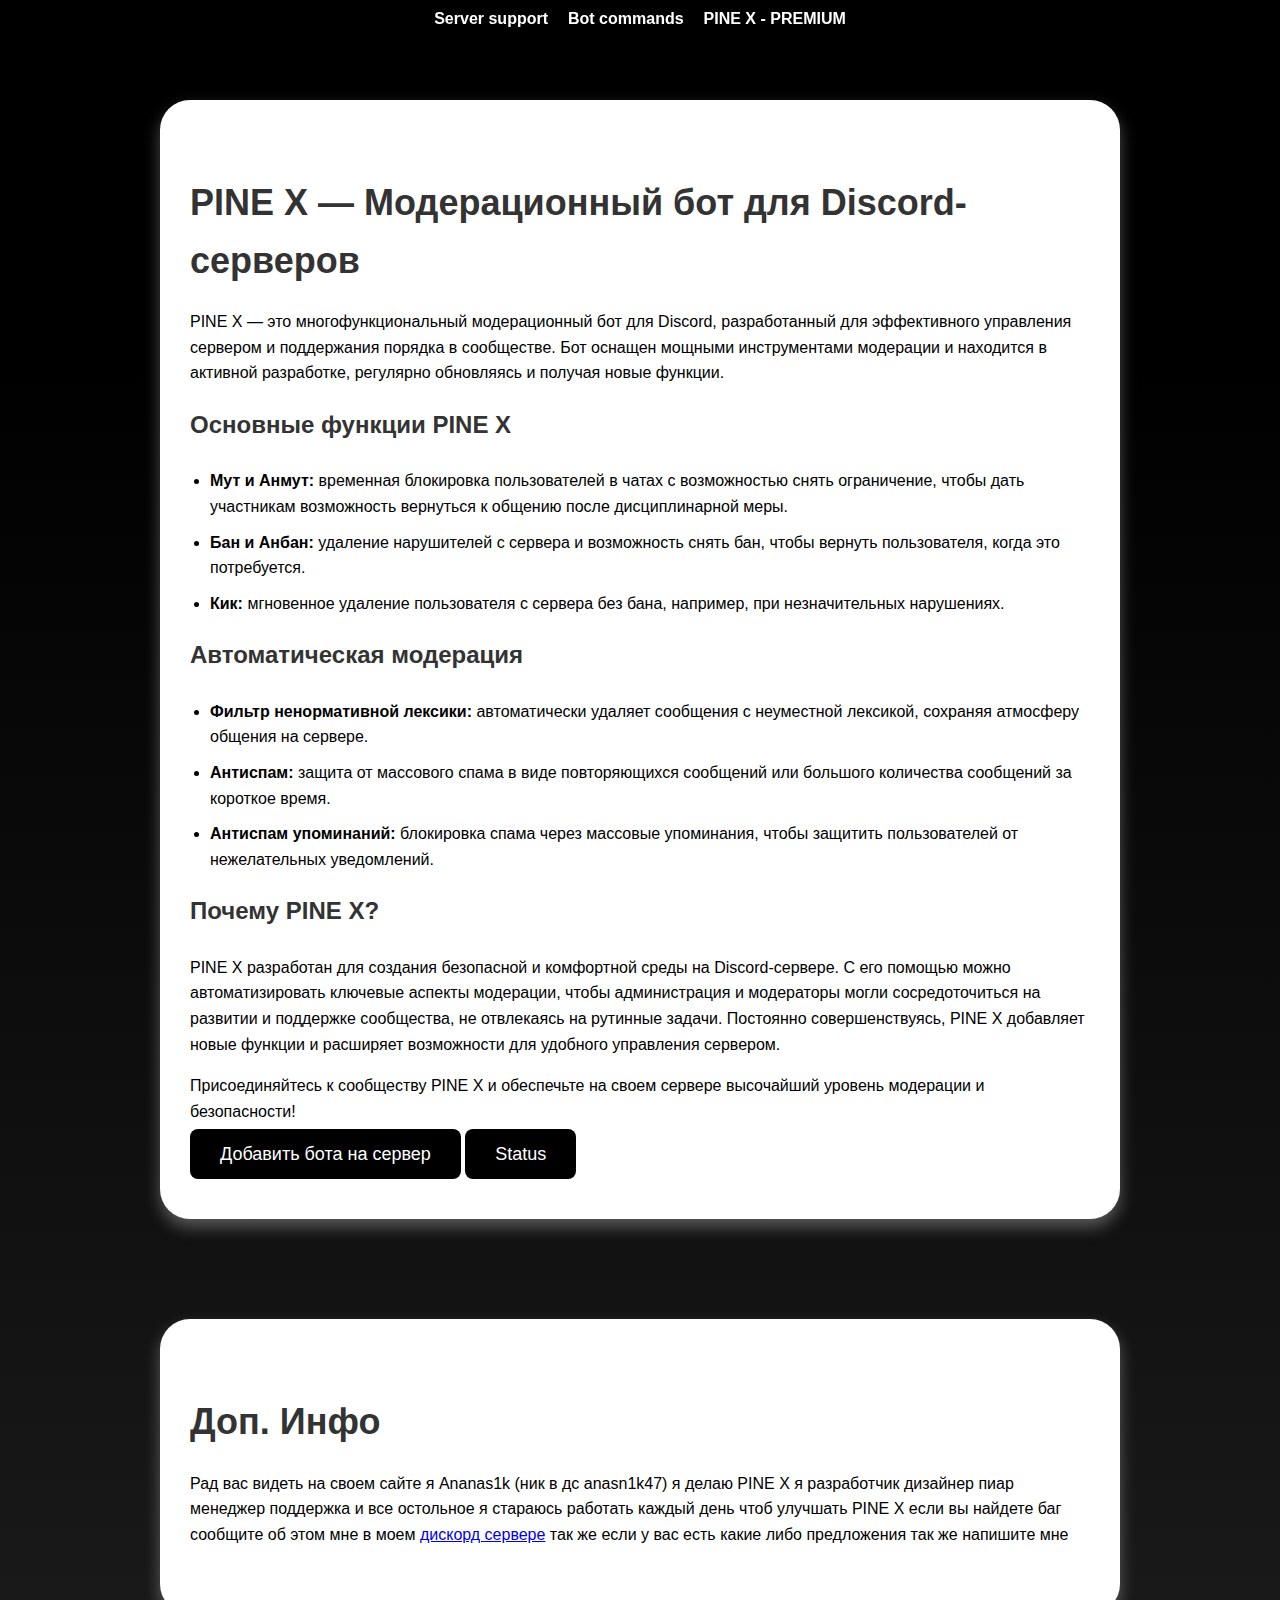
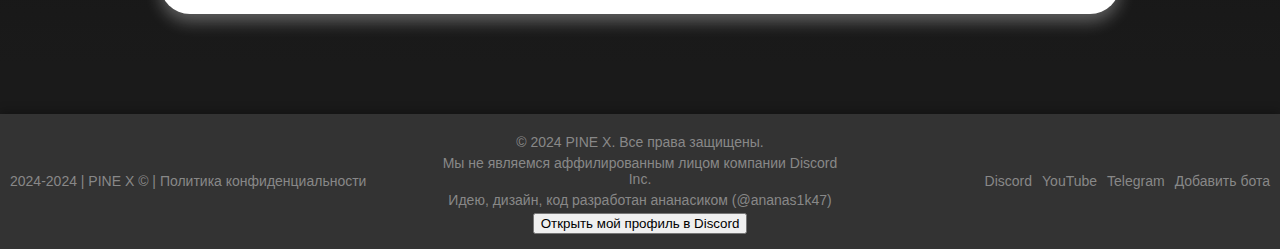
==== index.html @ deea7871 "Update index.html" ====
<!DOCTYPE html>
<html lang="en">
<head>
    <meta charset="UTF-8">
    <meta name="viewport" content="width=device-width, initial-scale=1.0">
    <title>PINE X</title>
    <link rel="icon" href="icon.png" type="image/png">
    <link rel="stylesheet" href="index.css">
</head>
<body>
    <div class="rectangle">
        <h1>PINE X — Модерационный бот для Discord-серверов</h1>
        <p>PINE X — это многофункциональный модерационный бот для Discord, разработанный для эффективного управления сервером и поддержания порядка в сообществе. Бот оснащен мощными инструментами модерации и находится в активной разработке, регулярно обновляясь и получая новые функции.</p>
        
        <h3>Основные функции PINE X</h3>
        <ul>
            <li><strong>Мут и Анмут:</strong> временная блокировка пользователей в чатах с возможностью снять ограничение, чтобы дать участникам возможность вернуться к общению после дисциплинарной меры.</li>
            <li><strong>Бан и Анбан:</strong> удаление нарушителей с сервера и возможность снять бан, чтобы вернуть пользователя, когда это потребуется.</li>
            <li><strong>Кик:</strong> мгновенное удаление пользователя с сервера без бана, например, при незначительных нарушениях.</li>
        </ul>
        
        <h3>Автоматическая модерация</h3>
        <ul>
            <li><strong>Фильтр ненормативной лексики:</strong> автоматически удаляет сообщения с неуместной лексикой, сохраняя атмосферу общения на сервере.</li>
            <li><strong>Антиспам:</strong> защита от массового спама в виде повторяющихся сообщений или большого количества сообщений за короткое время.</li>
            <li><strong>Антиспам упоминаний:</strong> блокировка спама через массовые упоминания, чтобы защитить пользователей от нежелательных уведомлений.</li>
        </ul>

        <h3>Почему PINE X?</h3>
        <p>PINE X разработан для создания безопасной и комфортной среды на Discord-сервере. С его помощью можно автоматизировать ключевые аспекты модерации, чтобы администрация и модераторы могли сосредоточиться на развитии и поддержке сообщества, не отвлекаясь на рутинные задачи. Постоянно совершенствуясь, PINE X добавляет новые функции и расширяет возможности для удобного управления сервером.</p>

        <p>Присоединяйтесь к сообществу PINE X и обеспечьте на своем сервере высочайший уровень модерации и безопасности!</p>
        
        
        <div class="button-container">
            <a href="https://discord.com/oauth2/authorize?client_id=1288386401133400104&scope=bot&permissions=8" class="add-bot-button" target="_blank">Добавить бота на сервер</a>
            <!--<a href="https://discord.gg/KmskWpN5nb" class="support-button">Сервер поддержки</a>-->
            <a href="status.html" class="status-button"> Status</a>
        </div>
    </div>

    <div class="rectangle">
        <h1>Доп. Инфо</h1>
        <p>Рад вас видеть на своем сайте я Ananas1k (ник в дс anasn1k47) я делаю PINE X я разработчик дизайнер пиар менеджер поддержка и все остольное я стараюсь работать каждый день чтоб улучшать PINE X если вы найдете баг сообщите об этом мне в моем <a href="https://discord.gg/KmskWpN5nb">дискорд сервере</a> так же если у вас есть какие либо предложения так же напишите мне</p>
    </div>

    <div class="menu">

        
        
        <a href="https://discord.gg/KmskWpN5nb">Server support</a>
        <a href="commands.html">Bot commands</a>
        <a href="PINE X PRO" class="highlighted-link">PINE X - PREMIUM</a>
    </div>
    

    <footer>

        <div class="footer-left">
            <p>2024-2024 | PINE X © | <a href="confa.html", class="selection">Политика конфиденциальности</a></p>
        </div>

        <div class="footer-center">
            <p>&copy; 2024 PINE X. Все права защищены.</p>
            <p>Мы не являемся аффилированным лицом компании Discord Inc.</p>
            <p>Идею, дизайн, код разработан ананасиком (@ananas1k47)</p>
           <a href="https://discordapp.com/users/1232238825934163989" target="_blank"> <button>Открыть мой профиль в Discord</button></a>

        </div>

        <div class="footer-right">
            <a href="https://discord.gg/KmskWpN5nb" target="_blank">Discord</a>
            <a href="https://youtube.com" target="_blank">YouTube</a>
            <a href="https://t.me/pine_x_official" target="_blank">Telegram</a>
            <a href="https://discord.com/oauth2/authorize?client_id=1288386401133400104&scope=bot&permissions=8">Добавить бота</a>
        </div>

    </footer>
    
</body>
---- index.css ----
body {
    margin: 0;
    padding: 0;
    background: linear-gradient(to bottom, #000000 20%, #1a1a1a 90%); 
    font-family: Arial, sans-serif;
    text-align: center;
}

.rectangle {
    background-color: #ffffff;
    padding: 50px 30px;
    border-radius: 30px;
    box-shadow: 0 8px 16px rgba(255, 255, 255, 0.3);
    max-width: 900px;
    margin: 100px auto;
    line-height: 1.6;
    text-align: left;
}

footer {
    background-color: #333;
    color: #888;
    padding: 15px 10px;
    width: 100%;
    box-shadow: 0 -2px 10px rgba(0, 0, 0, 0.3);
    display: flex;
    justify-content: space-between;
    align-items: center;
    font-size: 14px;
    flex-wrap: wrap;
    gap: 10px;
    text-align: center;
    box-sizing: border-box;
}

footer p {
    margin: 5px 0;
}

.footer-left,
.footer-center,
.footer-right {
    flex: 1 1 200px;
    min-width: 0;
}

.footer-left {
    text-align: left;
}

.footer-center {
    text-align: center;
}

.footer-right {
    text-align: right;
    display: flex;
    justify-content: flex-end;
    gap: 10px;
}

.footer-right a {
    color: #888;
    text-decoration: none;
    transition: color 0.3s;
}

.footer-right a:hover {
    color: #fff;
}

@media (max-width: 600px) {
    footer {
        flex-direction: column;
        text-align: center;
    }

    .footer-left,
    .footer-center,
    .footer-right {
        flex: 1 1 100%;
        margin: 5px 0;
    }

    .footer-right a {
        margin: 5px 0;
    }
}

.policy-content {
    background-color: #fff;
    color: #333;
    padding: 40px;
    max-width: 900px;
    margin: 50px auto;
    border-radius: 15px;
    line-height: 1.6;
}

.policy-content h1 {
    color: #333;
    font-size: 24px;
    margin-bottom: 20px;
}

.policy-content p {
    font-size: 16px;
    margin-bottom: 20px;
}

.policy-content a {
    color: #333;
    text-decoration: none;
}

.policy-content a:hover {
    color: #666;
}

h1, h3 {
    color: #333;
}

h1 {
    font-size: 36px;
    margin-bottom: 20px;
}

h3 {
    font-size: 24px;
    margin-top: 20px;
}

ul {
    list-style-type: disc;
    padding-left: 20px;
}

ul li {
    margin-bottom: 10px;
}

.buttons-container {
    display: flex;
    justify-content: center;
    gap: 20px;
    margin-top: 30px;
}

.add-bot-button, .support-button, .status-button {
    background-color: #000000;
    color: white;
    padding: 15px 30px;
    text-decoration: none;
    font-size: 18px;
    border-radius: 8px;
    transition: background-color 0.3s, color 0.3s;
}

.add-bot-button:hover, .support-button:hover, .status-button:hover {
    background-color: #ffffff;
    color: rgb(0, 0, 0);
}

@media (max-width: 600px) {
    .buttons-container {
        flex-direction: column;
        gap: 15px;
    }

    .add-bot-button, .support-button, .status-button {
        width: 100%; 
        padding: 15px;
    }
}

.menu {
    display: flex;
    align-items: center;
    justify-content: center; 
    gap: 20px;
    background-color: #000000;
    padding: 10px;
    font-family: Arial, sans-serif;
    position: fixed;
    top: 0;
    left: 50%;
    transform: translateX(-50%); 
    width: 100%;
    box-shadow: 0 2px 5px rgba(0, 0, 0, 0.1);
    z-index: 1000;
    transition: background-color 0.3s ease;
}

.footer-left a.selection {
    color: rgb(136, 136, 136); 
    text-decoration: none; 
}

.footer-left a.selection:hover {
    color: #fff; 
}

.menu img {
    width: 30px; 
    height: 30px;
    border-radius: 50%;
}


.menu a {
    text-decoration: none;
    color: rgb(255, 255, 255);
    font-weight: bold;
    transition: color 0.3s ease;
    font-size: 16px; 
}

.menu a:hover {
    color: #028dff; 
}

.menu .highlighted-link {
    color: rgb(255, 255, 255); 
}


@media (max-width: 600px) {
    .menu {
        flex-direction: column;
        padding: 10px; 
    }

    .menu a {
        font-size: 14px; 
        margin: 5px 0; 
    }

    .menu img {
        width: 25px; 
        height: 25px; 
    }
}
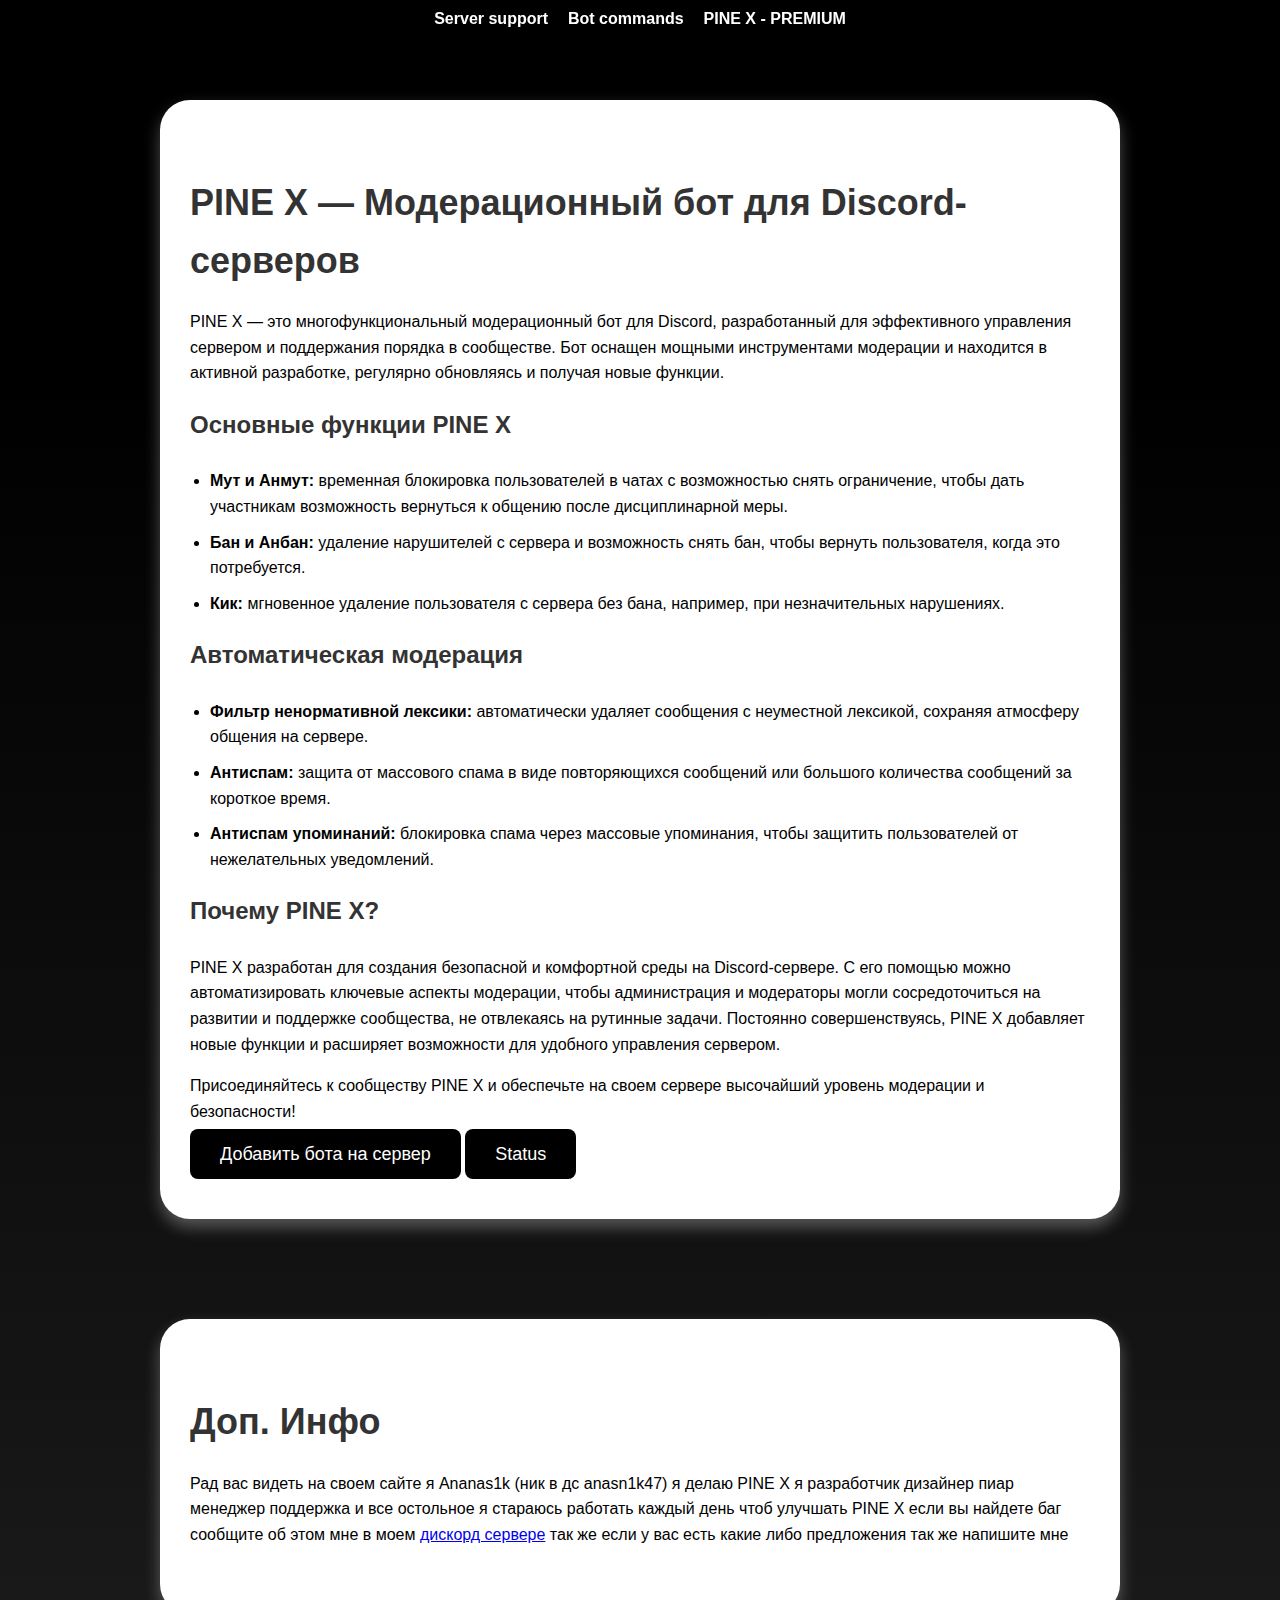
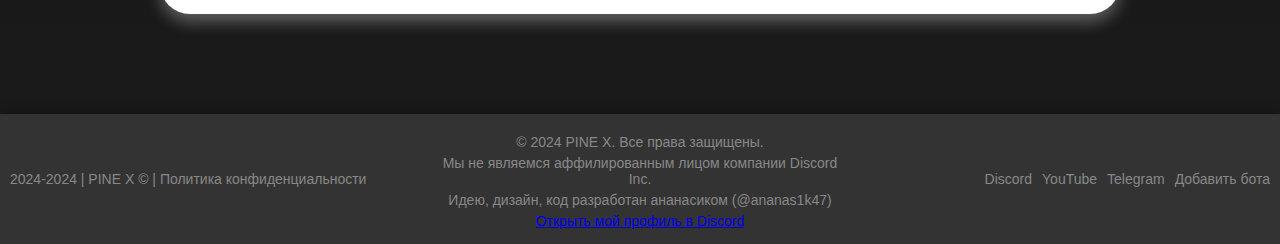
==== commit 31b0ba55: "Update index.html" ====
--- a/index.html
+++ b/index.html
@@ -64,7 +64,7 @@
             <p>&copy; 2024 PINE X. Все права защищены.</p>
             <p>Мы не являемся аффилированным лицом компании Discord Inc.</p>
             <p>Идею, дизайн, код разработан ананасиком (@ananas1k47)</p>
-           <a href="https://discordapp.com/users/1232238825934163989" target="_blank"> <button>Открыть мой профиль в Discord</button></a>
+           <a href="https://discordapp.com/users/1232238825934163989" target="_blank">Открыть мой профиль в Discord</a>
 
         </div>
 
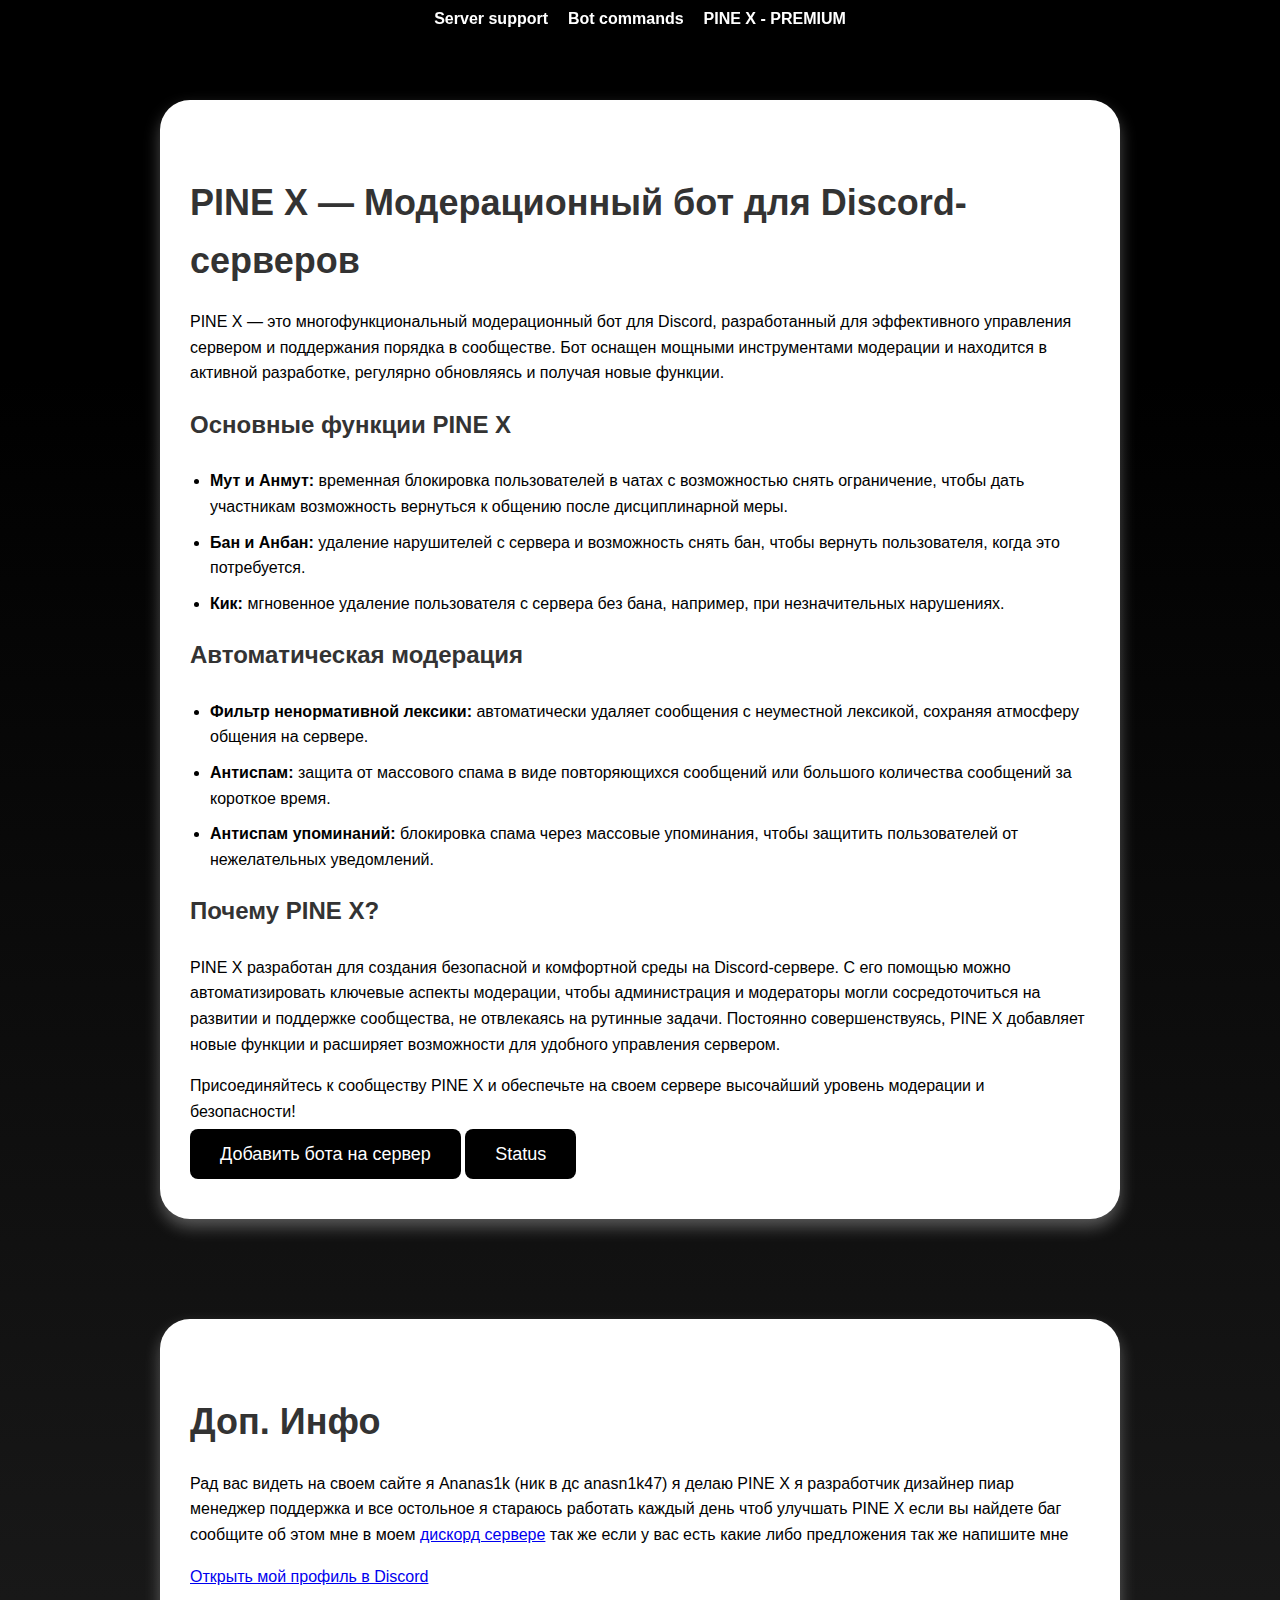
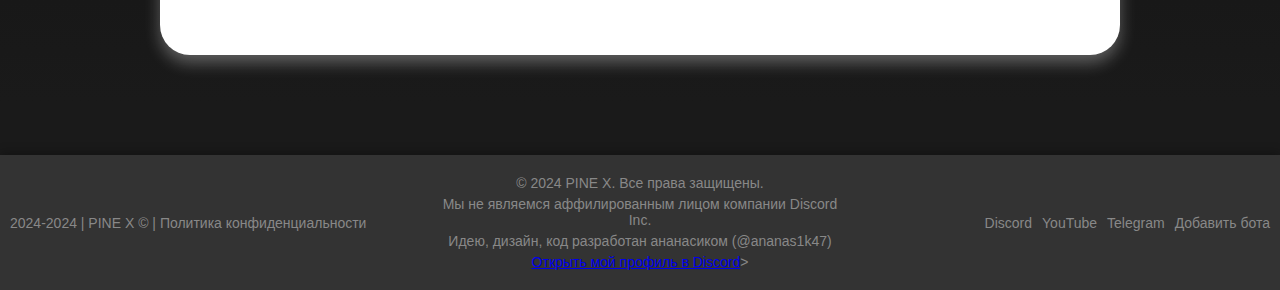
==== commit 4d7e0e62: "Update index.html" ====
--- a/index.html
+++ b/index.html
@@ -42,7 +42,9 @@
     <div class="rectangle">
         <h1>Доп. Инфо</h1>
         <p>Рад вас видеть на своем сайте я Ananas1k (ник в дс anasn1k47) я делаю PINE X я разработчик дизайнер пиар менеджер поддержка и все остольное я стараюсь работать каждый день чтоб улучшать PINE X если вы найдете баг сообщите об этом мне в моем <a href="https://discord.gg/KmskWpN5nb">дискорд сервере</a> так же если у вас есть какие либо предложения так же напишите мне</p>
+        <p><a href="https://discordapp.com/users/1232238825934163989" target="_blank">Открыть мой профиль в Discord</a></p>
     </div>
+
 
     <div class="menu">
 
@@ -64,7 +66,7 @@
             <p>&copy; 2024 PINE X. Все права защищены.</p>
             <p>Мы не являемся аффилированным лицом компании Discord Inc.</p>
             <p>Идею, дизайн, код разработан ананасиком (@ananas1k47)</p>
-           <a href="https://discordapp.com/users/1232238825934163989" target="_blank">Открыть мой профиль в Discord</a>
+           <p><a href="https://discordapp.com/users/1232238825934163989" target="_blank">Открыть мой профиль в Discord</a>></p>
 
         </div>
 
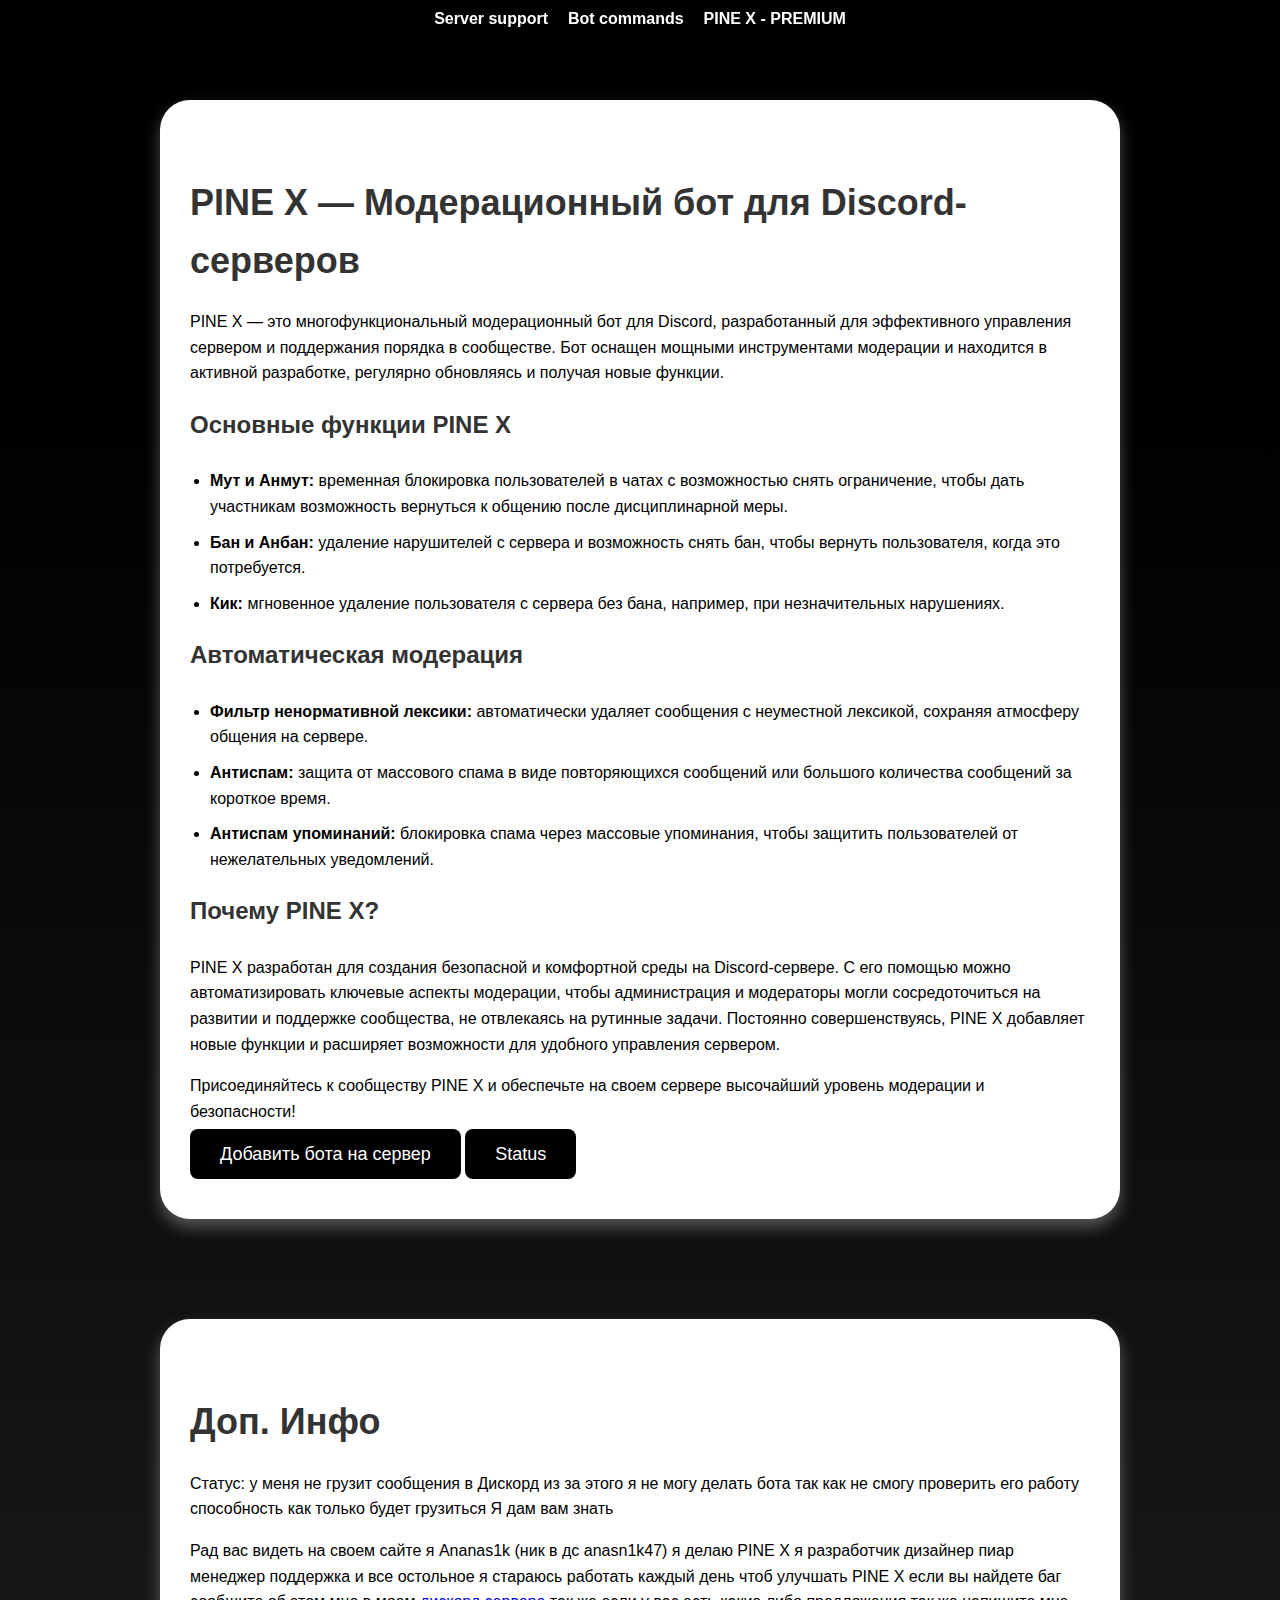
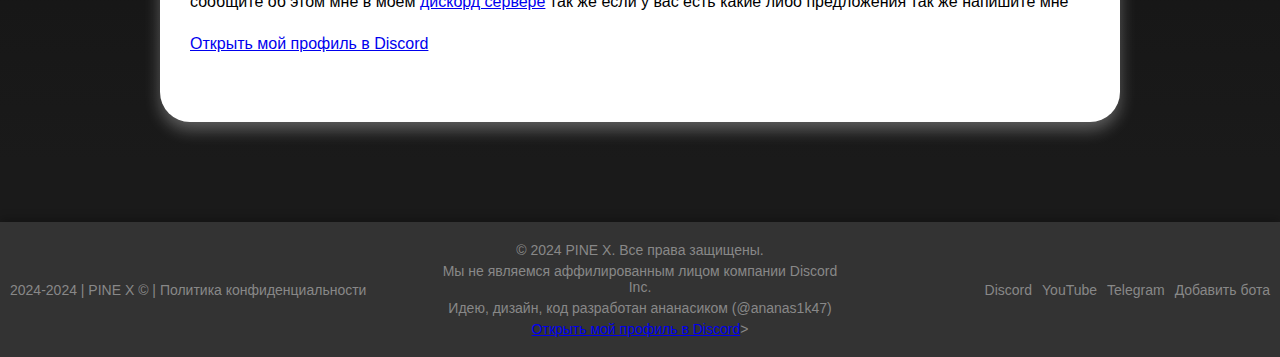
==== commit 4ae091cf: "Update index.html" ====
--- a/index.html
+++ b/index.html
@@ -40,7 +40,8 @@
     </div>
 
     <div class="rectangle">
-        <h1>Доп. Инфо</h1>
+        <h1>Доп. Инфо</h1>
+        <p>Статус: у меня не грузит сообщения в Дискорд из за этого я не могу делать бота так как не смогу проверить его работу способность как только будет грузиться Я дам вам знать </p>
         <p>Рад вас видеть на своем сайте я Ananas1k (ник в дс anasn1k47) я делаю PINE X я разработчик дизайнер пиар менеджер поддержка и все остольное я стараюсь работать каждый день чтоб улучшать PINE X если вы найдете баг сообщите об этом мне в моем <a href="https://discord.gg/KmskWpN5nb">дискорд сервере</a> так же если у вас есть какие либо предложения так же напишите мне</p>
         <p><a href="https://discordapp.com/users/1232238825934163989" target="_blank">Открыть мой профиль в Discord</a></p>
     </div>
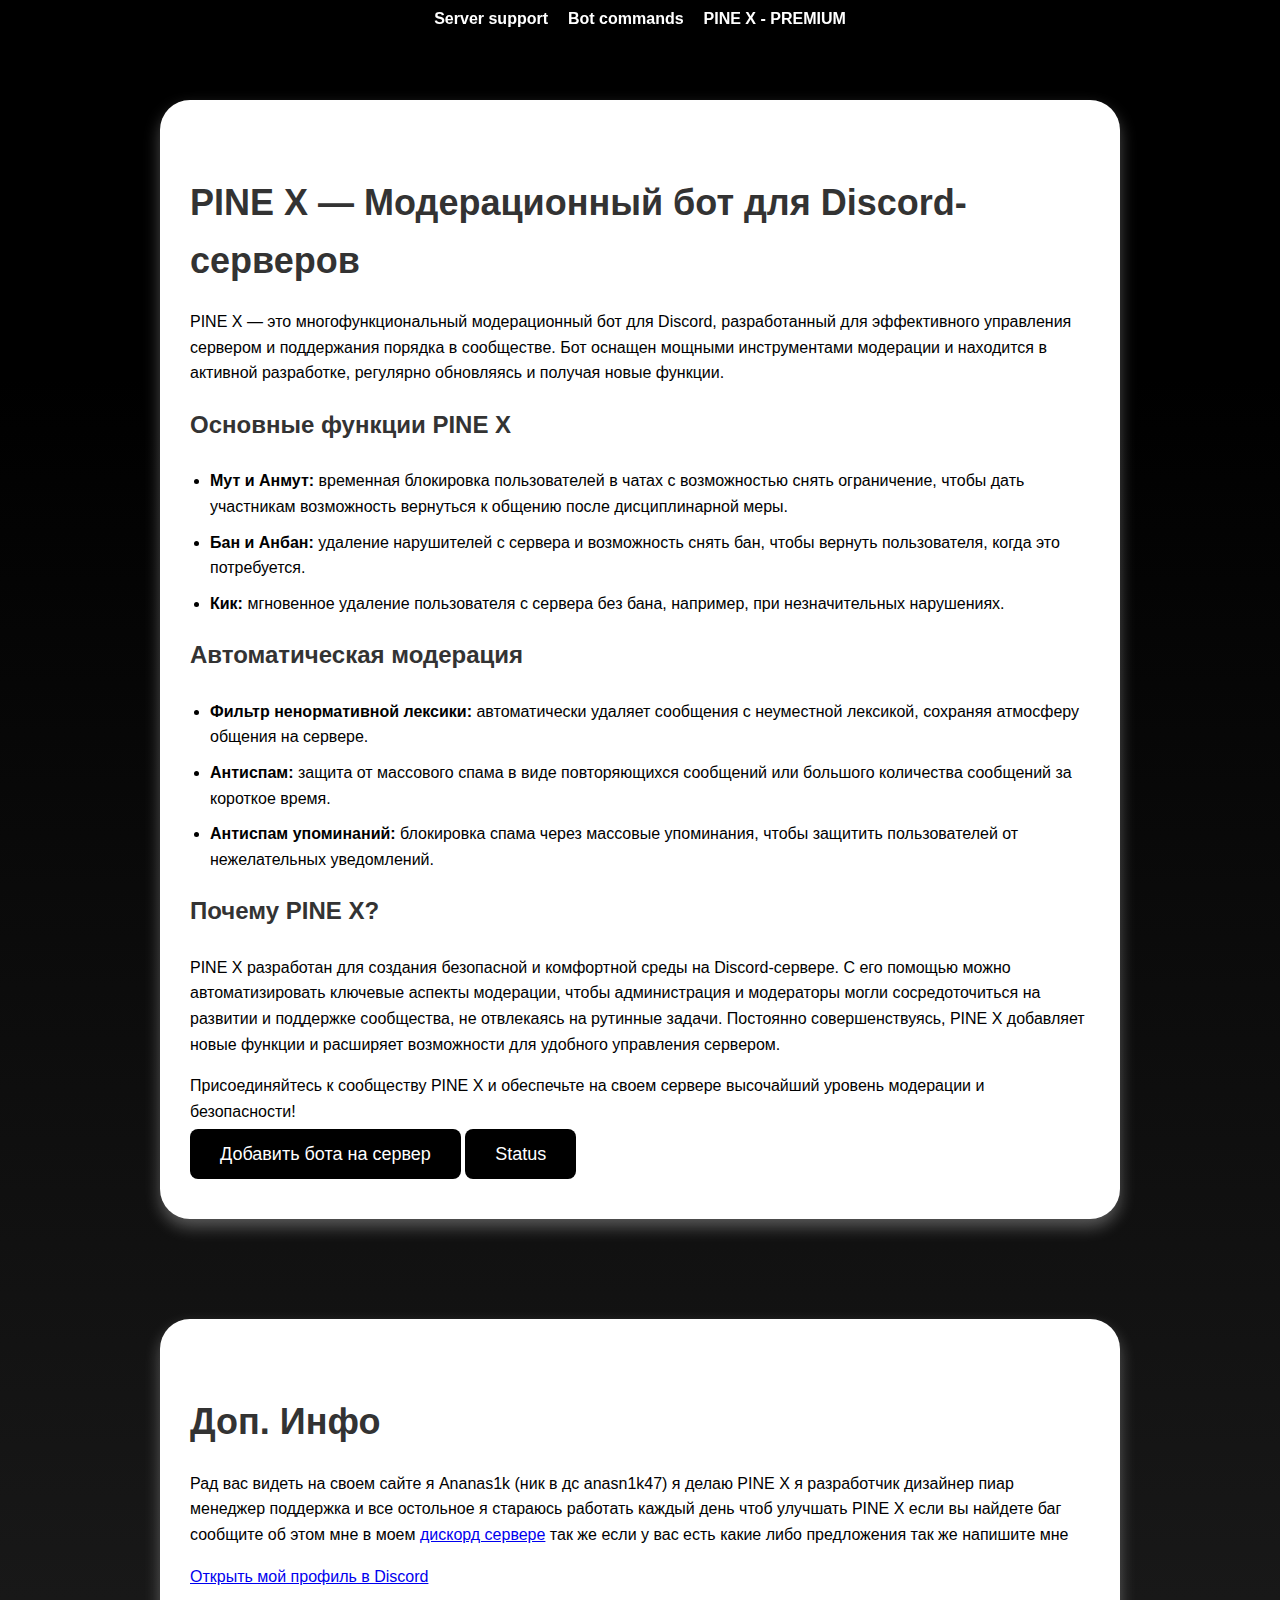
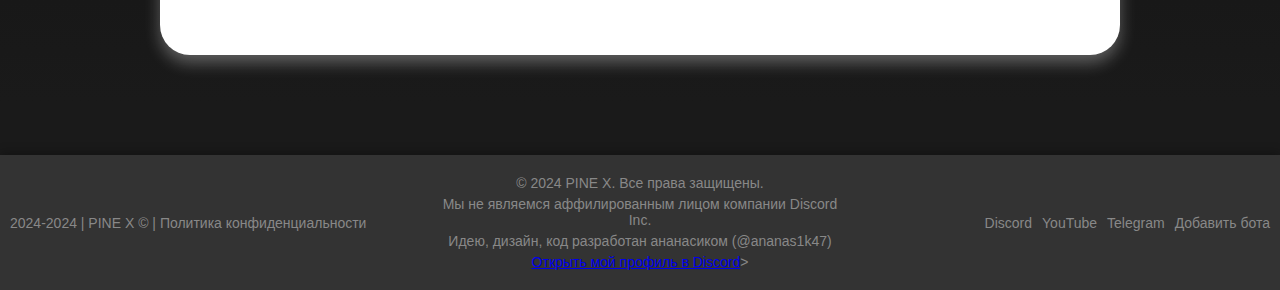
==== commit 595488cf: "Update index.html" ====
--- a/index.html
+++ b/index.html
@@ -41,7 +41,7 @@
 
     <div class="rectangle">
         <h1>Доп. Инфо</h1>
-        <p>Статус: у меня не грузит сообщения в Дискорд из за этого я не могу делать бота так как не смогу проверить его работу способность как только будет грузиться Я дам вам знать </p>
+      
         <p>Рад вас видеть на своем сайте я Ananas1k (ник в дс anasn1k47) я делаю PINE X я разработчик дизайнер пиар менеджер поддержка и все остольное я стараюсь работать каждый день чтоб улучшать PINE X если вы найдете баг сообщите об этом мне в моем <a href="https://discord.gg/KmskWpN5nb">дискорд сервере</a> так же если у вас есть какие либо предложения так же напишите мне</p>
         <p><a href="https://discordapp.com/users/1232238825934163989" target="_blank">Открыть мой профиль в Discord</a></p>
     </div>
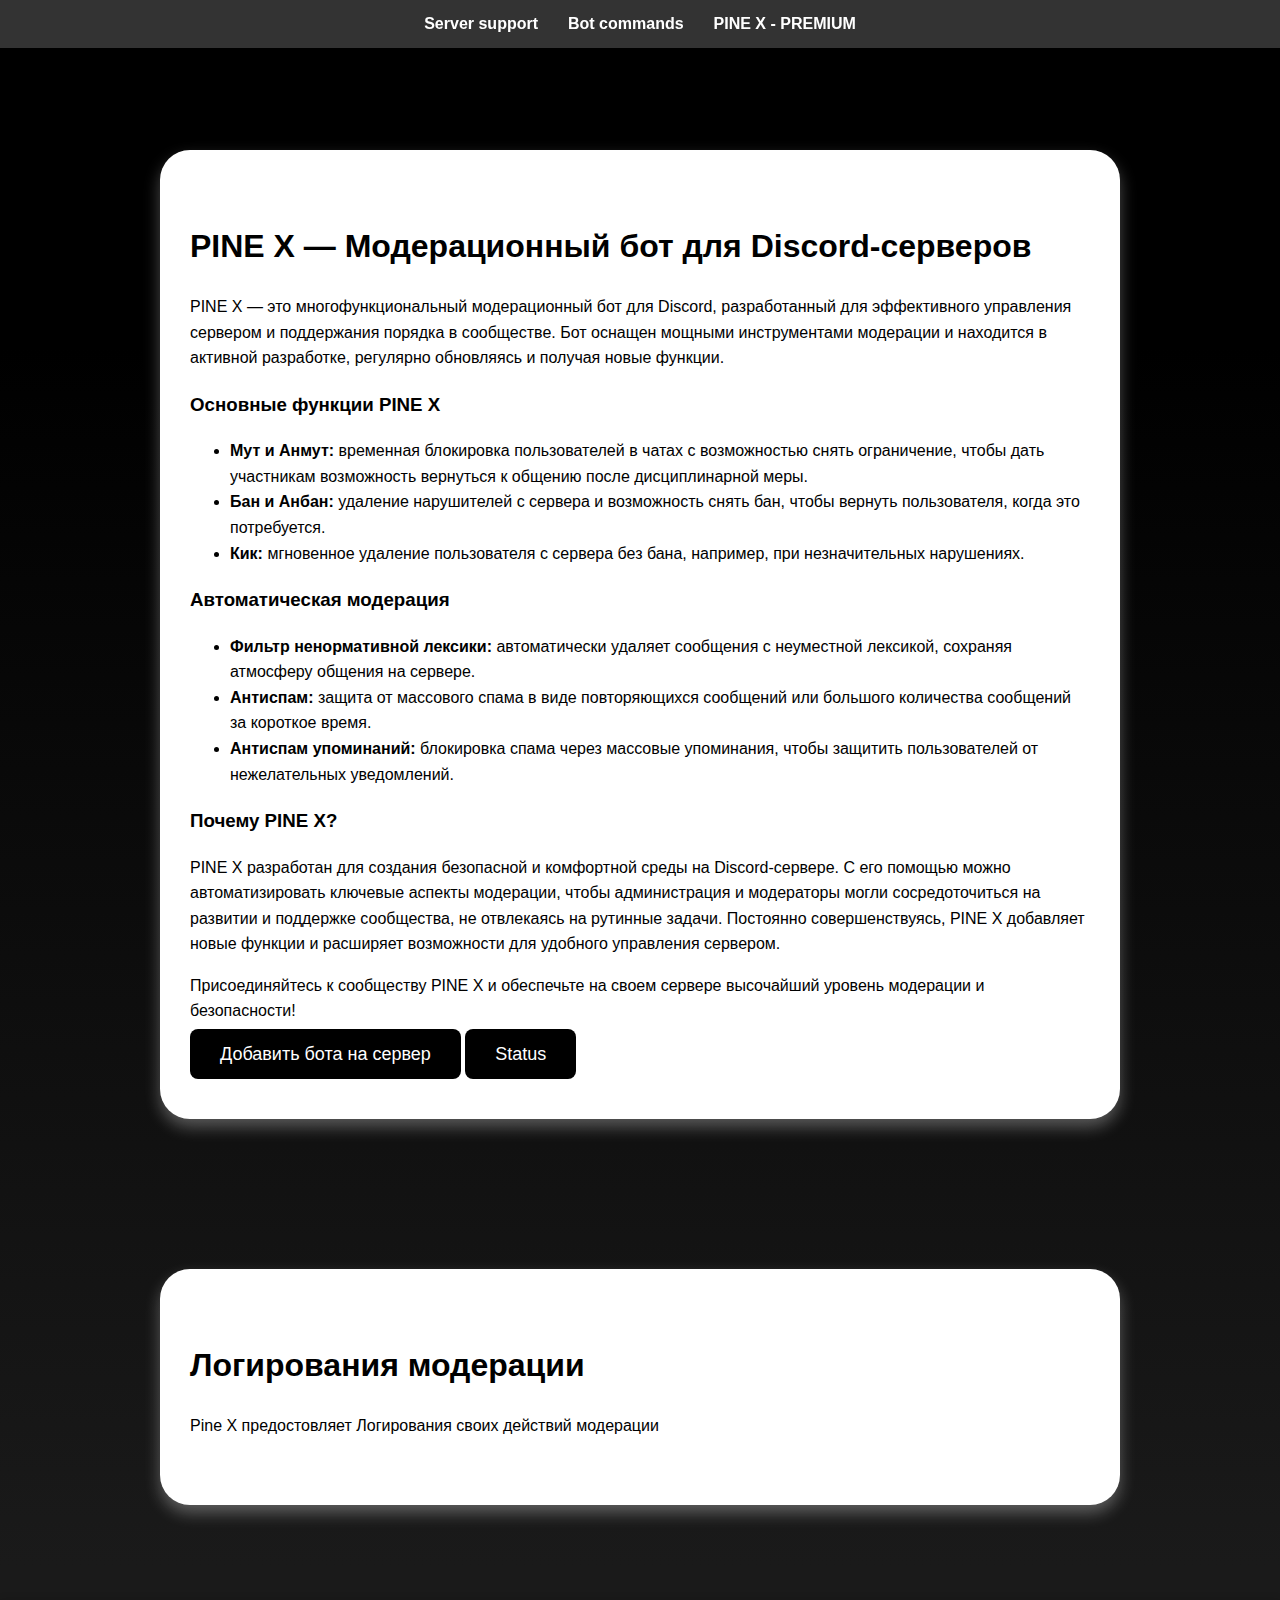
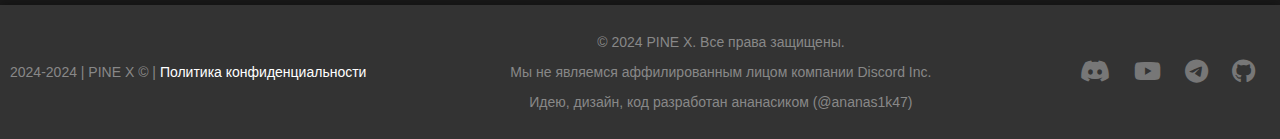
==== commit 83217a35: "upate menu" ====
--- a/index.html
+++ b/index.html
@@ -4,7 +4,7 @@
     <meta charset="UTF-8">
     <meta name="viewport" content="width=device-width, initial-scale=1.0">
     <title>PINE X</title>
-    <link rel="icon" href="icon.png" type="image/png">
+    <link rel="stylesheet" href="https://cdnjs.cloudflare.com/ajax/libs/font-awesome/6.0.0-beta3/css/all.min.css">
     <link rel="stylesheet" href="index.css">
 </head>
 <body>
@@ -40,12 +40,9 @@
     </div>
 
     <div class="rectangle">
-        <h1>Доп. Инфо</h1>
-      
-        <p>Рад вас видеть на своем сайте я Ananas1k (ник в дс anasn1k47) я делаю PINE X я разработчик дизайнер пиар менеджер поддержка и все остольное я стараюсь работать каждый день чтоб улучшать PINE X если вы найдете баг сообщите об этом мне в моем <a href="https://discord.gg/KmskWpN5nb">дискорд сервере</a> так же если у вас есть какие либо предложения так же напишите мне</p>
-        <p><a href="https://discordapp.com/users/1232238825934163989" target="_blank">Открыть мой профиль в Discord</a></p>
+        <h1>Логирования модерации</h1>
+        <p>Pine X предостовляет Логирования своих действий модерации</p>
     </div>
-
 
     <div class="menu">
 
@@ -55,7 +52,30 @@
         <a href="commands.html">Bot commands</a>
         <a href="PINE X PRO" class="highlighted-link">PINE X - PREMIUM</a>
     </div>
-    
+    <script>
+        document.querySelectorAll('.menu a').forEach(item => {
+            item.addEventListener('mouseenter', function (e) {
+                const width = item.offsetWidth;  
+                const mouseX = e.clientX - item.getBoundingClientRect().left;  
+        
+                
+                if (mouseX < width / 2) {
+                    item.classList.add('left-hover');
+                    item.classList.remove('right-hover');
+                } else {
+                    item.classList.add('right-hover');
+                    item.classList.remove('left-hover');
+                }
+            });
+        
+            item.addEventListener('mouseleave', function () {
+                
+                item.classList.remove('left-hover', 'right-hover');
+            });
+        });
+        
+        
+    </script>
 
     <footer>
 
@@ -67,17 +87,31 @@
             <p>&copy; 2024 PINE X. Все права защищены.</p>
             <p>Мы не являемся аффилированным лицом компании Discord Inc.</p>
             <p>Идею, дизайн, код разработан ананасиком (@ananas1k47)</p>
-           <p><a href="https://discordapp.com/users/1232238825934163989" target="_blank">Открыть мой профиль в Discord</a>></p>
-
         </div>
 
-        <div class="footer-right">
+        <!-- <div class="footer-right">
             <a href="https://discord.gg/KmskWpN5nb" target="_blank">Discord</a>
             <a href="https://youtube.com" target="_blank">YouTube</a>
             <a href="https://t.me/pine_x_official" target="_blank">Telegram</a>
             <a href="https://discord.com/oauth2/authorize?client_id=1288386401133400104&scope=bot&permissions=8">Добавить бота</a>
-        </div>
+        </div> -->
+        <div class="footer-left">
+            <div class="footer-right">
+                <a href="https://discord.gg/KmskWpN5nb" target="_blank" class="sosi">
+                    <i class="fab fa-discord"></i>
+                </a>
+                <a href="https://www.youtube.com" target="_blank" class="sosi">
+                    <i class="fab fa-youtube"></i>
+                </a>
+                <a href="https://t.me" target="_blank" class="sosi">
+                    <i class="fab fa-telegram"></i>
+                </a>
+                <a href="https://github.com/Ananas1kexe/"target="_blank" class="sosi">
+                    <i class="fab fa-github"></i>
+
+                </a>
+            </div>
 
     </footer>
     
-</body>
+</body>--- a/index.css
+++ b/index.css
@@ -1,9 +1,57 @@
 body {
     margin: 0;
     padding: 0;
-    background: linear-gradient(to bottom, #000000 20%, #1a1a1a 90%); 
+    background: linear-gradient(to bottom, #000000 20%, #1a1a1a 90%);
     font-family: Arial, sans-serif;
     text-align: center;
+}
+
+.menu {
+    display: flex;
+    justify-content: center;
+    background-color: #333;
+    padding: 15px 0;
+    position: fixed;
+    top: 0;
+    width: 100%;
+    z-index: 100;
+    box-shadow: 0 2px 10px rgba(0, 0, 0, 0.3);
+    gap: 30px;
+}
+
+.menu a {
+    text-decoration: none;
+    color: rgb(255, 255, 255);
+    font-weight: bold;
+    transition: color 0.3s ease, border 0.3s ease;
+    font-size: 16px;
+    position: relative;
+}
+
+.menu a:hover {
+    color: #028dff;
+}
+
+.menu a::before {
+    content: '';
+    position: absolute;
+    bottom: 0;
+    left: 0;
+    width: 0;
+    height: 2px;
+    background-color: #028dff;
+    transition: width 0.3s ease, left 0.3s ease;
+}
+
+.menu a.left-hover::before {
+    width: 100%;
+    left: 0;
+}
+
+.menu a.right-hover::before {
+    width: 100%;
+    left: auto;
+    right: 0;
 }
 
 .rectangle {
@@ -12,7 +60,7 @@
     border-radius: 30px;
     box-shadow: 0 8px 16px rgba(255, 255, 255, 0.3);
     max-width: 900px;
-    margin: 100px auto;
+    margin: 150px auto 100px;
     line-height: 1.6;
     text-align: left;
 }
@@ -33,111 +81,138 @@
     box-sizing: border-box;
 }
 
-footer p {
-    margin: 5px 0;
-}
-
-.footer-left,
-.footer-center,
-.footer-right {
-    flex: 1 1 200px;
-    min-width: 0;
-}
-
-.footer-left {
-    text-align: left;
-}
-
-.footer-center {
-    text-align: center;
-}
-
-.footer-right {
-    text-align: right;
-    display: flex;
-    justify-content: flex-end;
-    gap: 10px;
-}
-
-.footer-right a {
-    color: #888;
-    text-decoration: none;
-    transition: color 0.3s;
-}
-
-.footer-right a:hover {
-    color: #fff;
-}
-
-@media (max-width: 600px) {
+
+@media (max-width: 480px) {
+    .menu {
+        flex-direction: column;
+        padding: 10px 0;
+    }
+
+    .menu a {
+        font-size: 14px;
+        padding: 10px;
+    }
+
+    .rectangle {
+        padding: 30px 20px;
+        margin: 100px auto 50px;
+        max-width: 100%;
+    }
+
     footer {
         flex-direction: column;
         text-align: center;
     }
-
-    .footer-left,
-    .footer-center,
-    .footer-right {
-        flex: 1 1 100%;
-        margin: 5px 0;
-    }
-
-    .footer-right a {
-        margin: 5px 0;
-    }
-}
-
-.policy-content {
-    background-color: #fff;
-    color: #333;
-    padding: 40px;
-    max-width: 900px;
-    margin: 50px auto;
-    border-radius: 15px;
-    line-height: 1.6;
-}
-
-.policy-content h1 {
-    color: #333;
-    font-size: 24px;
-    margin-bottom: 20px;
-}
-
-.policy-content p {
-    font-size: 16px;
-    margin-bottom: 20px;
-}
-
-.policy-content a {
-    color: #333;
-    text-decoration: none;
-}
-
-.policy-content a:hover {
-    color: #666;
-}
-
-h1, h3 {
-    color: #333;
-}
-
-h1 {
-    font-size: 36px;
-    margin-bottom: 20px;
-}
-
-h3 {
-    font-size: 24px;
-    margin-top: 20px;
-}
-
-ul {
-    list-style-type: disc;
-    padding-left: 20px;
-}
-
-ul li {
-    margin-bottom: 10px;
+}
+
+@media (max-width: 768px) {
+    .menu {
+        flex-direction: column;
+        padding: 10px 0;
+    }
+
+    .menu a {
+        font-size: 15px;
+        padding: 10px;
+    }
+
+    .rectangle {
+        padding: 40px 25px;
+        margin: 120px auto 80px;
+        max-width: 100%;
+    }
+
+    footer {
+        flex-direction: column;
+        text-align: center;
+    }
+}
+
+
+@media (max-width: 1024px) {
+    .menu {
+        gap: 20px;
+    }
+
+    .menu a {
+        font-size: 16px;
+    }
+
+    .rectangle {
+        padding: 45px 25px;
+        margin: 140px auto 90px;
+        max-width: 85%;
+    }
+
+    footer {
+        font-size: 15px;
+    }
+}
+
+@media (min-width: 1025px) {
+    .menu {
+        gap: 30px;
+    }
+
+    .menu a {
+        font-size: 16px;
+    }
+
+    .rectangle {
+        padding: 50px 30px;
+        margin: 150px auto 100px;
+        max-width: 900px;
+    }
+
+    footer {
+        font-size: 14px;
+    }
+}
+
+
+::selection {
+    background-color: #000000; 
+    color: #ffffff; 
+}
+
+.sosi {
+    color: #777; 
+    font-size: 24px; 
+    margin: 0 15px 0 5px; 
+    transition: color 0.3s, transform 0.3s; 
+    line-height: 1; 
+    display: inline-block; 
+}
+
+.sosi:hover {
+    color: #ffffff !important; 
+    transform: scale(1.2); 
+}
+
+
+.sosi i {
+    transition: color 0.3s, transform 0.3s; 
+}
+
+
+.sosi:hover i {
+    color: #ffffff !important; 
+    transform: scale(1.2);
+}
+
+
+a {
+    color: #ffffff; 
+    text-decoration: none; /
+}
+
+a:hover {
+    color: #ffffff; 
+}
+
+
+a:active {
+    color: #000000; 
 }
 
 .buttons-container {
@@ -172,72 +247,4 @@
         width: 100%; 
         padding: 15px;
     }
-}
-
-.menu {
-    display: flex;
-    align-items: center;
-    justify-content: center; 
-    gap: 20px;
-    background-color: #000000;
-    padding: 10px;
-    font-family: Arial, sans-serif;
-    position: fixed;
-    top: 0;
-    left: 50%;
-    transform: translateX(-50%); 
-    width: 100%;
-    box-shadow: 0 2px 5px rgba(0, 0, 0, 0.1);
-    z-index: 1000;
-    transition: background-color 0.3s ease;
-}
-
-.footer-left a.selection {
-    color: rgb(136, 136, 136); 
-    text-decoration: none; 
-}
-
-.footer-left a.selection:hover {
-    color: #fff; 
-}
-
-.menu img {
-    width: 30px; 
-    height: 30px;
-    border-radius: 50%;
-}
-
-
-.menu a {
-    text-decoration: none;
-    color: rgb(255, 255, 255);
-    font-weight: bold;
-    transition: color 0.3s ease;
-    font-size: 16px; 
-}
-
-.menu a:hover {
-    color: #028dff; 
-}
-
-.menu .highlighted-link {
-    color: rgb(255, 255, 255); 
-}
-
-
-@media (max-width: 600px) {
-    .menu {
-        flex-direction: column;
-        padding: 10px; 
-    }
-
-    .menu a {
-        font-size: 14px; 
-        margin: 5px 0; 
-    }
-
-    .menu img {
-        width: 25px; 
-        height: 25px; 
-    }
 }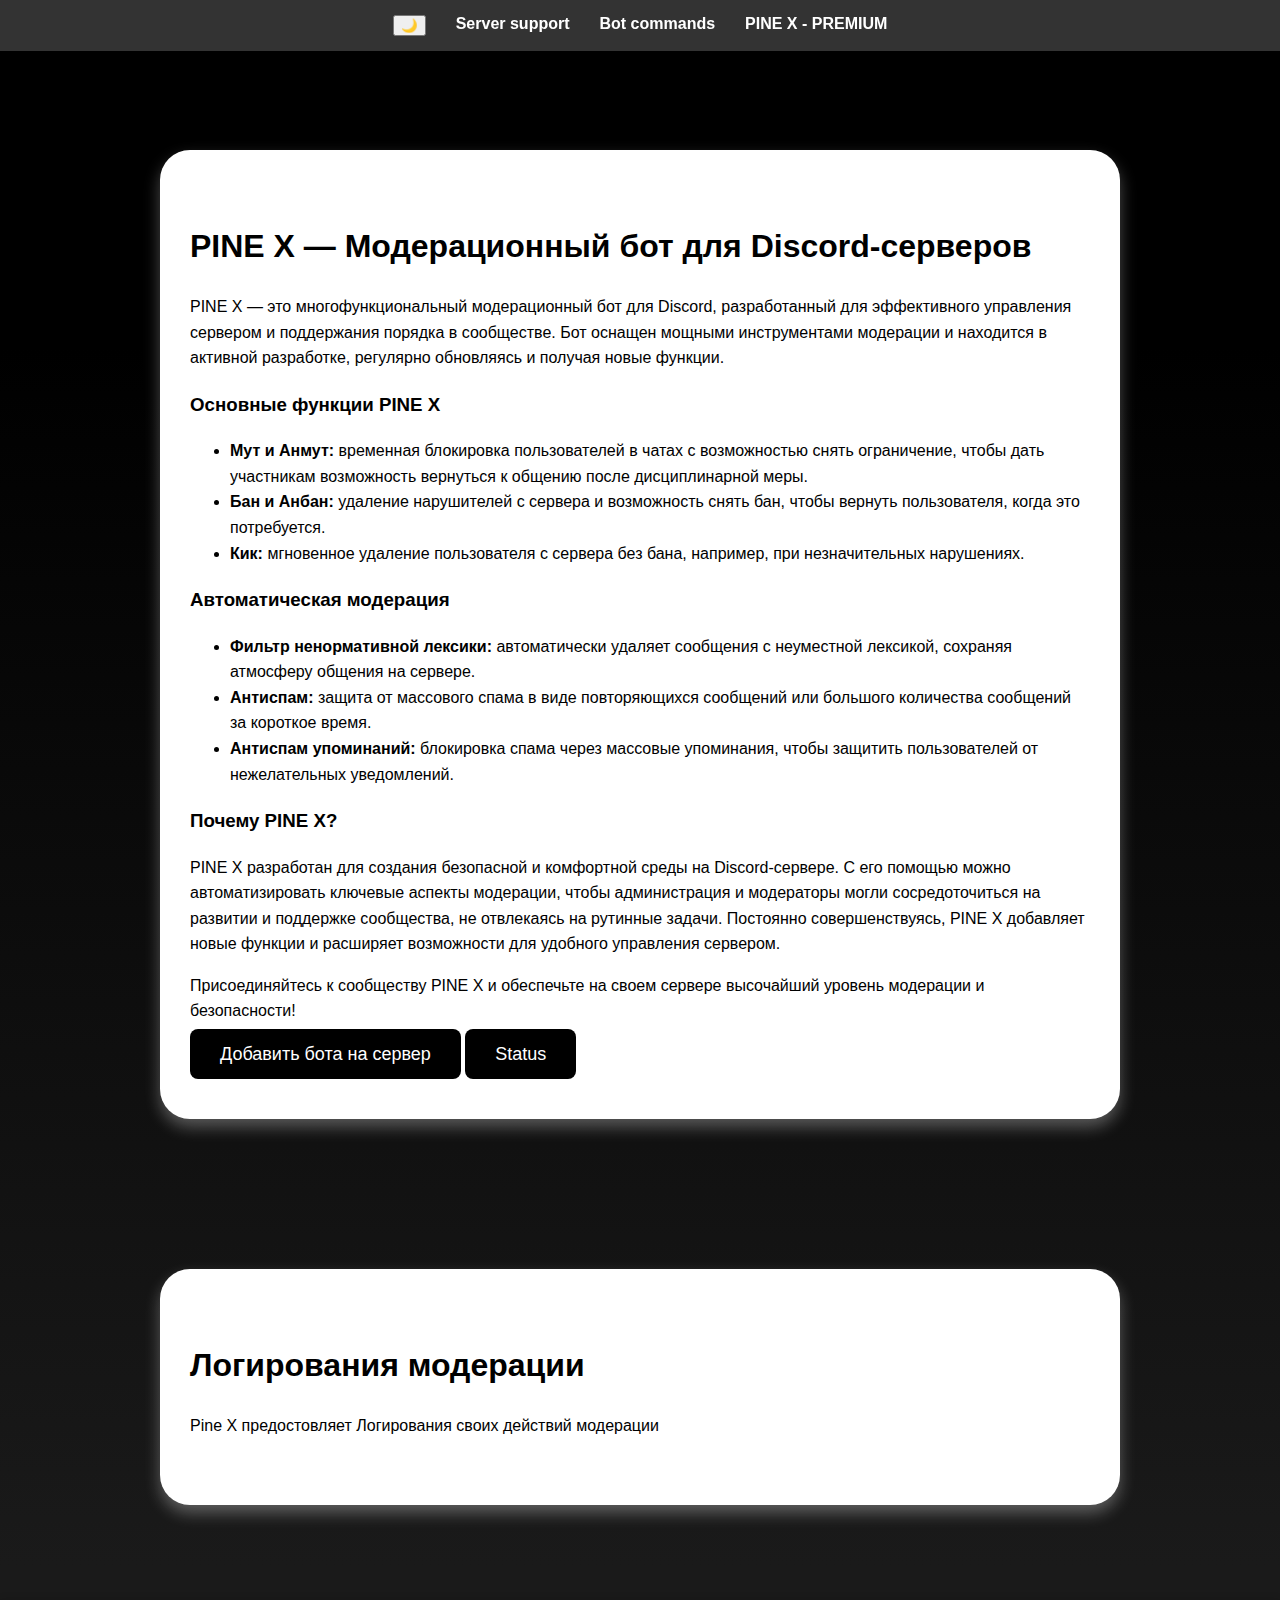
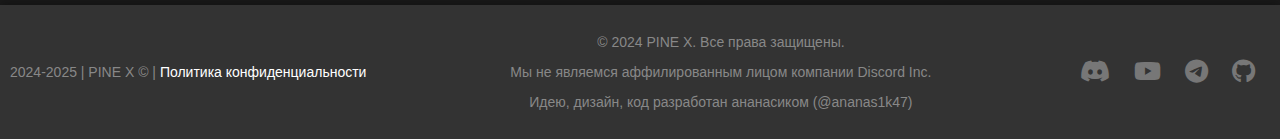
==== commit 81540b2e: "Add files via upload" ====
--- a/index.html
+++ b/index.html
@@ -8,6 +8,13 @@
     <link rel="stylesheet" href="index.css">
 </head>
 <body>
+    <!-- СМЕНА ТЕМЫ НА САЙТЕ НАДО ДОДЕЛАТЬ И НАСТРОИТЬ -->
+    
+    
+
+    
+    <!-- СМЕНА ТЕМЫ НА САЙТЕ НАДО ДОДЕЛАТЬ И НАСТРОИТЬ -->
+
     <div class="rectangle">
         <h1>PINE X — Модерационный бот для Discord-серверов</h1>
         <p>PINE X — это многофункциональный модерационный бот для Discord, разработанный для эффективного управления сервером и поддержания порядка в сообществе. Бот оснащен мощными инструментами модерации и находится в активной разработке, регулярно обновляясь и получая новые функции.</p>
@@ -46,19 +53,38 @@
 
     <div class="menu">
 
-        
+        <button id="theme-toggle" class="theme-toggle">🌙</button>
         
         <a href="https://discord.gg/KmskWpN5nb">Server support</a>
         <a href="commands.html">Bot commands</a>
         <a href="PINE X PRO" class="highlighted-link">PINE X - PREMIUM</a>
     </div>
     <script>
+        
+            // JavaScript для исчезающей навигации
+        let lastScrollTop = 0;
+        const menu = document.getElementById('menu');
+            
+        window.addEventListener('scroll', function() {
+            let currentScroll = window.pageYOffset || document.documentElement.scrollTop;
+              
+            if (currentScroll > lastScrollTop) {
+            // Прокручиваем вниз, скрыть меню
+            menu.classList.add('hidden');
+            } else {
+                // Прокручиваем вверх, показать меню
+            menu.classList.remove('hidden');
+            }
+              
+            lastScrollTop = currentScroll <= 0 ? 0 : currentScroll; // Для браузеров с прокруткой до 0
+        });
+            
+          
         document.querySelectorAll('.menu a').forEach(item => {
             item.addEventListener('mouseenter', function (e) {
                 const width = item.offsetWidth;  
                 const mouseX = e.clientX - item.getBoundingClientRect().left;  
         
-                
                 if (mouseX < width / 2) {
                     item.classList.add('left-hover');
                     item.classList.remove('right-hover');
@@ -69,18 +95,28 @@
             });
         
             item.addEventListener('mouseleave', function () {
-                
                 item.classList.remove('left-hover', 'right-hover');
             });
         });
-        
+        const themeToggle = document.getElementById('theme-toggle');
+
+        themeToggle.addEventListener('click', () => {
+            document.body.classList.toggle('dark-theme');
+            
+            // Change button text based on theme
+            if (document.body.classList.contains('dark-theme')) {
+                themeToggle.textContent = '🌞';  // Sun icon for light theme
+            } else {
+                themeToggle.textContent = '🌙';  // Moon icon for dark theme
+            }
+        });
         
     </script>
 
     <footer>
 
         <div class="footer-left">
-            <p>2024-2024 | PINE X © | <a href="confa.html", class="selection">Политика конфиденциальности</a></p>
+            <p>2024-2025 | PINE X © | <a href="confa.html", class="selection">Политика конфиденциальности</a></p>
         </div>
 
         <div class="footer-center">
@@ -89,12 +125,7 @@
             <p>Идею, дизайн, код разработан ананасиком (@ananas1k47)</p>
         </div>
 
-        <!-- <div class="footer-right">
-            <a href="https://discord.gg/KmskWpN5nb" target="_blank">Discord</a>
-            <a href="https://youtube.com" target="_blank">YouTube</a>
-            <a href="https://t.me/pine_x_official" target="_blank">Telegram</a>
-            <a href="https://discord.com/oauth2/authorize?client_id=1288386401133400104&scope=bot&permissions=8">Добавить бота</a>
-        </div> -->
+
         <div class="footer-left">
             <div class="footer-right">
                 <a href="https://discord.gg/KmskWpN5nb" target="_blank" class="sosi">
